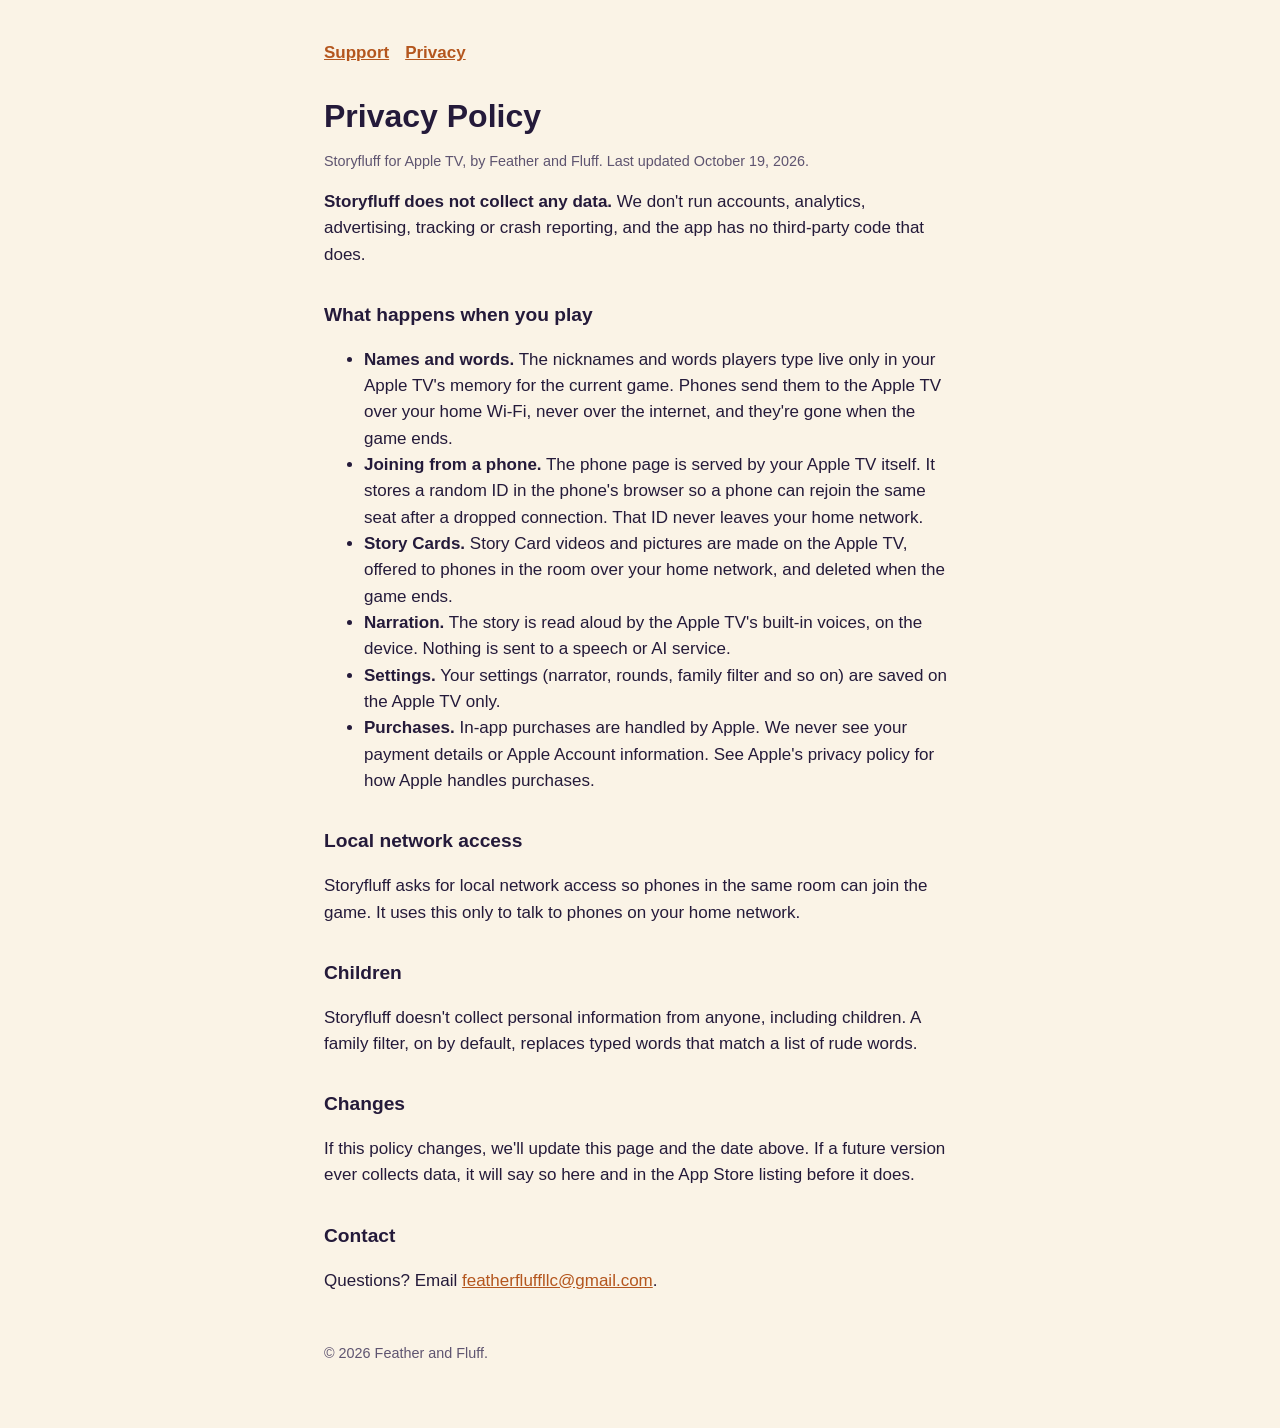
==== privacy.html @ d41c37bd "Storyfluff support and privacy pages" ====
<!doctype html>
<html lang="en">
<head>
<meta charset="utf-8">
<meta name="viewport" content="width=device-width, initial-scale=1">
<title>Storyfluff Privacy Policy</title>
<link rel="stylesheet" href="style.css">
</head>
<body>
<main>
<nav><a href="index.html">Support</a><a href="privacy.html">Privacy</a></nav>
<h1>Privacy Policy</h1>
<p class="updated">Storyfluff for Apple TV, by Feather and Fluff. Last updated October 19, 2026.</p>

<p><strong>Storyfluff does not collect any data.</strong> We don't run accounts, analytics, advertising, tracking or crash reporting, and the app has no third-party code that does.</p>

<h2>What happens when you play</h2>
<ul>
<li><strong>Names and words.</strong> The nicknames and words players type live only in your Apple TV's memory for the current game. Phones send them to the Apple TV over your home Wi-Fi, never over the internet, and they're gone when the game ends.</li>
<li><strong>Joining from a phone.</strong> The phone page is served by your Apple TV itself. It stores a random ID in the phone's browser so a phone can rejoin the same seat after a dropped connection. That ID never leaves your home network.</li>
<li><strong>Story Cards.</strong> Story Card videos and pictures are made on the Apple TV, offered to phones in the room over your home network, and deleted when the game ends.</li>
<li><strong>Narration.</strong> The story is read aloud by the Apple TV's built-in voices, on the device. Nothing is sent to a speech or AI service.</li>
<li><strong>Settings.</strong> Your settings (narrator, rounds, family filter and so on) are saved on the Apple TV only.</li>
<li><strong>Purchases.</strong> In-app purchases are handled by Apple. We never see your payment details or Apple Account information. See Apple's privacy policy for how Apple handles purchases.</li>
</ul>

<h2>Local network access</h2>
<p>Storyfluff asks for local network access so phones in the same room can join the game. It uses this only to talk to phones on your home network.</p>

<h2>Children</h2>
<p>Storyfluff doesn't collect personal information from anyone, including children. A family filter, on by default, replaces typed words that match a list of rude words.</p>

<h2>Changes</h2>
<p>If this policy changes, we'll update this page and the date above. If a future version ever collects data, it will say so here and in the App Store listing before it does.</p>

<h2>Contact</h2>
<p>Questions? Email <a href="mailto:featherfluffllc@gmail.com">featherfluffllc@gmail.com</a>.</p>

<footer>© 2026 Feather and Fluff.</footer>
</main>
</body>
</html>
---- style.css ----
:root { --bg: #FAF3E6; --ink: #241A3A; --muted: #5E5470; --accent: #B4561E; }
@media (prefers-color-scheme: dark) { :root { --bg: #140F24; --ink: #F4EEFF; --muted: #B9B0CC; --accent: #FFC37A; } }
* { box-sizing: border-box; }
body { margin: 0; background: var(--bg); color: var(--ink); font: 17px/1.55 -apple-system, BlinkMacSystemFont, "Segoe UI", Roboto, sans-serif; }
main { max-width: 42rem; margin: 0 auto; padding: 2.5rem 1.25rem 4rem; }
h1 { font-size: 2rem; line-height: 1.15; margin: 0 0 .25rem; }
h2 { font-size: 1.2rem; margin: 2rem 0 .5rem; }
.updated, footer { color: var(--muted); font-size: .9rem; }
a { color: var(--accent); }
nav { margin-bottom: 2rem; font-weight: 600; }
nav a { margin-right: 1rem; }
dt { font-weight: 600; margin-top: 1rem; }
dd { margin: .25rem 0 0; }
footer { margin-top: 3rem; }
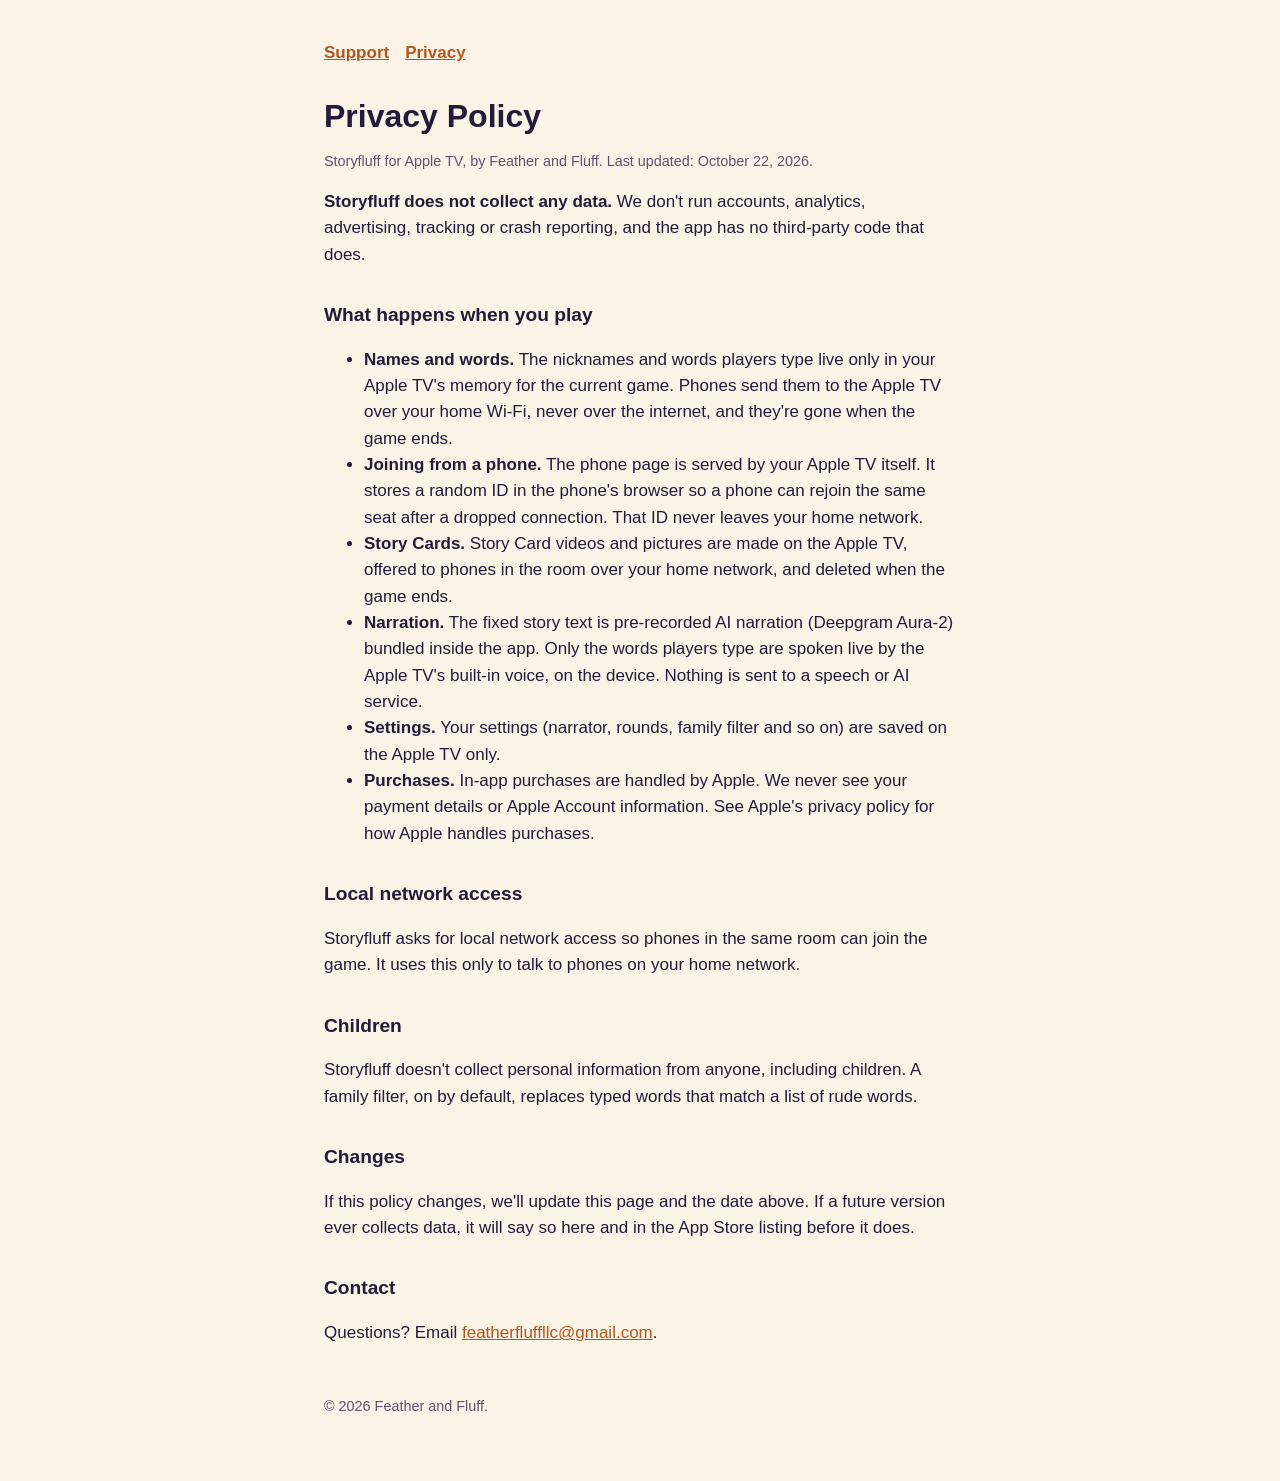
==== commit 2ac9556d: "Privacy: describe bundled pre-recorded narration accurately" ====
--- a/privacy.html
+++ b/privacy.html
@@ -10,7 +10,7 @@
 <main>
 <nav><a href="index.html">Support</a><a href="privacy.html">Privacy</a></nav>
 <h1>Privacy Policy</h1>
-<p class="updated">Storyfluff for Apple TV, by Feather and Fluff. Last updated October 19, 2026.</p>
+<p class="updated">Storyfluff for Apple TV, by Feather and Fluff. Last updated: October 22, 2026.</p>
 
 <p><strong>Storyfluff does not collect any data.</strong> We don't run accounts, analytics, advertising, tracking or crash reporting, and the app has no third-party code that does.</p>
 
@@ -19,7 +19,7 @@
 <li><strong>Names and words.</strong> The nicknames and words players type live only in your Apple TV's memory for the current game. Phones send them to the Apple TV over your home Wi-Fi, never over the internet, and they're gone when the game ends.</li>
 <li><strong>Joining from a phone.</strong> The phone page is served by your Apple TV itself. It stores a random ID in the phone's browser so a phone can rejoin the same seat after a dropped connection. That ID never leaves your home network.</li>
 <li><strong>Story Cards.</strong> Story Card videos and pictures are made on the Apple TV, offered to phones in the room over your home network, and deleted when the game ends.</li>
-<li><strong>Narration.</strong> The story is read aloud by the Apple TV's built-in voices, on the device. Nothing is sent to a speech or AI service.</li>
+<li><strong>Narration.</strong> The fixed story text is pre-recorded AI narration (Deepgram Aura-2) bundled inside the app. Only the words players type are spoken live by the Apple TV's built-in voice, on the device. Nothing is sent to a speech or AI service.</li>
 <li><strong>Settings.</strong> Your settings (narrator, rounds, family filter and so on) are saved on the Apple TV only.</li>
 <li><strong>Purchases.</strong> In-app purchases are handled by Apple. We never see your payment details or Apple Account information. See Apple's privacy policy for how Apple handles purchases.</li>
 </ul>
